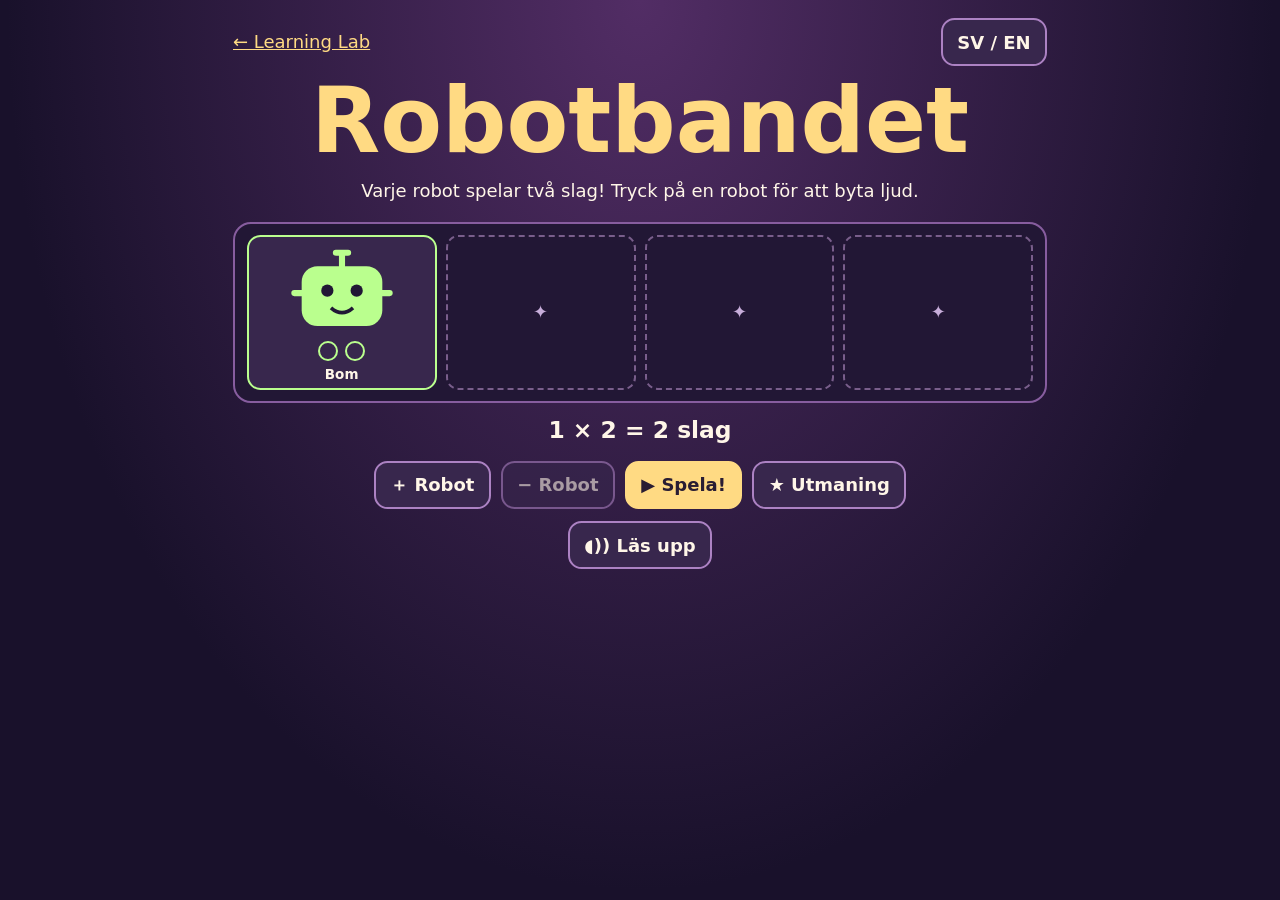
==== robots.html @ 401ee849 "Add Robotbandet to the Learning Lab 5+ collection" ====
<!doctype html>
<html lang="sv">
<head>
<meta charset="utf-8">
<meta name="viewport" content="width=device-width, initial-scale=1">
<title>Robotbandet · Learning Lab</title>
<link rel="stylesheet" href="./robots.css">
<script defer src="./robots.js"></script>
</head>
<body>
<main>
  <header><a id="back" href="./?age=5">← Learning Lab</a><button id="language">SV / EN</button></header>
  <h1 id="title">Robotbandet</h1>
  <p id="intro">Varje robot spelar två slag!</p>
  <section id="stage" aria-label="Scen"></section>
  <p id="total" aria-live="polite"></p>
  <div class="controls">
    <button id="add">＋ Robot</button>
    <button id="remove">− Robot</button>
    <button id="play">▶ Spela!</button>
    <button id="challenge">★ Utmaning</button>
  </div>
  <p id="prompt" role="status" hidden></p>
  <button id="listen">◖)) Läs upp</button>
</main>
</body>
</html>
---- robots.css ----
:root { font: 18px/1.45 system-ui,sans-serif; color: #fff6e8; background: #19112b; }
* { box-sizing: border-box; }
body { margin: 0; min-height: 100vh; background: radial-gradient(ellipse at 50% 0%, #522d65, transparent 70%); }
main { max-width: 850px; margin: auto; padding: 1rem; text-align: center; }
header { display: flex; justify-content: space-between; align-items: center; }
a { color: #ffda83; }
h1 { font-size: clamp(2.5rem, 9vw, 5rem); margin: .55rem 0 0; line-height: 1; color: #ffda83; }
#intro { margin: .65rem 0 1rem; }
#stage { display: grid; grid-template-columns: repeat(4, minmax(0, 1fr)); gap: .5rem; padding: .65rem; border: 2px solid #875d9f; border-radius: 1rem; background: #221735; }
button { min-height: 48px; padding: .45rem .8rem; border: 2px solid #ac82c3; border-radius: .75rem; background: #38274d; color: inherit; font: 750 1rem system-ui,sans-serif; cursor: pointer; }
button:disabled { opacity: .58; cursor: default; }
button:focus-visible, a:focus-visible { outline: 3px solid #ffda83; outline-offset: 3px; }
.robot { min-width: 0; padding: .3rem; border-color: var(--paint); }
.robot svg { display: block; width: 100%; max-width: 110px; margin: auto; color: var(--paint); }
.robot small { display: block; font-size: .75rem; }
.pads { display: flex; justify-content: center; gap: .4rem; margin: .3rem 0; }
.pad { width: 1.1rem; height: 1.1rem; border: 2px solid var(--paint); border-radius: 50%; }
.pad.hit { background: var(--paint); box-shadow: 0 0 14px var(--paint); }
.robot.active { background: #57406d; }
.empty { display: grid; place-items: center; min-height: 115px; border: 2px dashed #795e8b; border-radius: .7rem; color: #c8aedb; }
.controls { display: flex; flex-wrap: wrap; gap: .55rem; justify-content: center; }
#play { background: #ffda83; color: #291d33; border-color: #ffda83; }
#total { min-height: 2rem; font-weight: 800; font-size: 1.3rem; margin: .6rem 0; }
#prompt { padding: .6rem; margin: .7rem 0; border-radius: .7rem; background: #39264e; }
#listen { margin-top: .7rem; }
@media (max-width: 480px) { #stage { grid-template-columns: repeat(2, minmax(0, 1fr)); } }
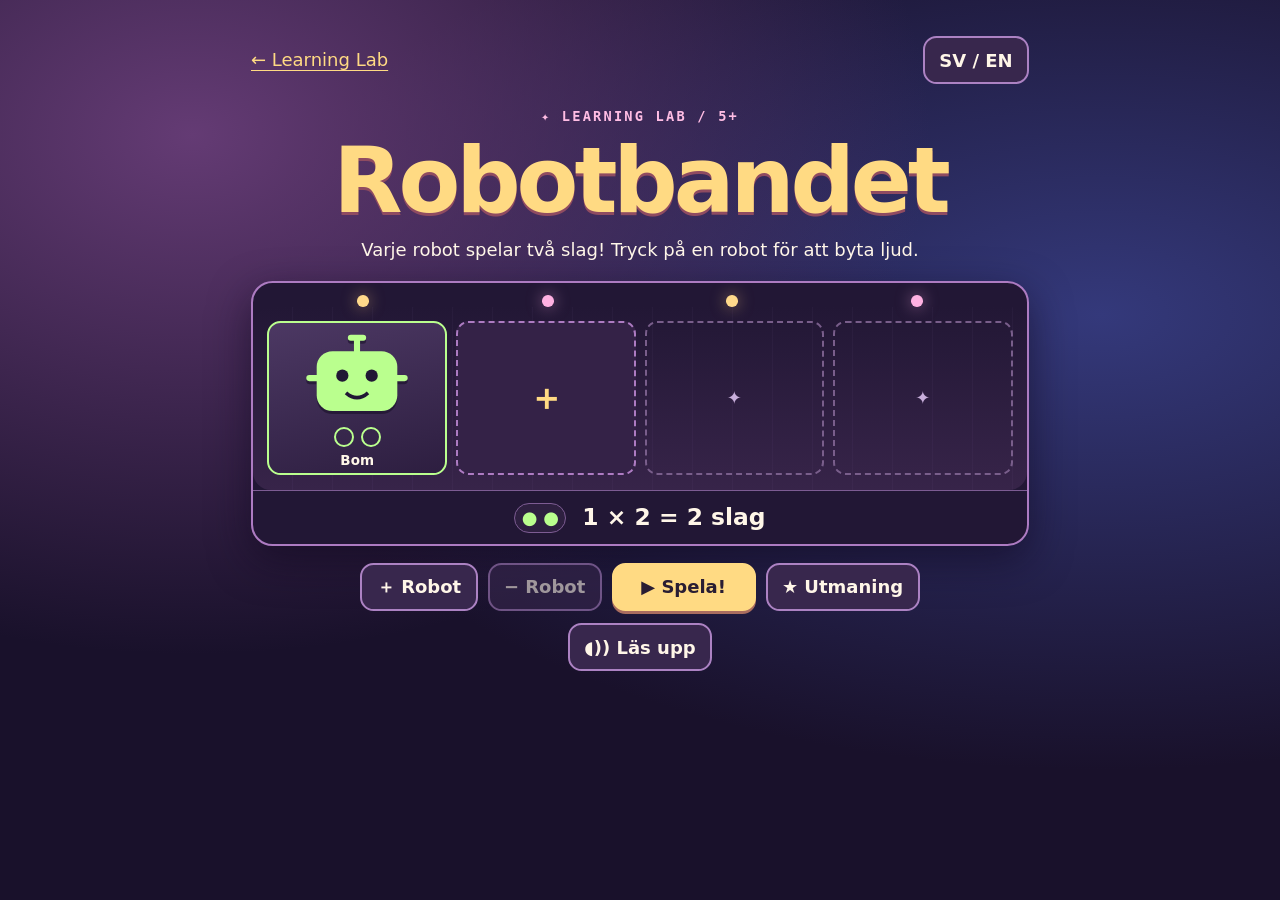
==== commit 0ab6bb3c: "Polish Robotbandet stage and rhythm challenges" ====
--- a/robots.html
+++ b/robots.html
@@ -4,23 +4,36 @@
 <meta charset="utf-8">
 <meta name="viewport" content="width=device-width, initial-scale=1">
 <title>Robotbandet · Learning Lab</title>
-<link rel="stylesheet" href="./robots.css">
-<script defer src="./robots.js"></script>
+<link rel="stylesheet" href="./robots.css?v=stage">
+<script defer src="./robots.js?v=stage"></script>
 </head>
 <body>
 <main>
   <header><a id="back" href="./?age=5">← Learning Lab</a><button id="language">SV / EN</button></header>
-  <h1 id="title">Robotbandet</h1>
+  <div class="headline">
+    <p id="eyebrow">✦ LEARNING LAB / 5+</p>
+    <h1 id="title">Robotbandet</h1>
+  </div>
   <p id="intro">Varje robot spelar två slag!</p>
-  <section id="stage" aria-label="Scen"></section>
-  <p id="total" aria-live="polite"></p>
+  <div class="theatre">
+    <div class="lights" aria-hidden="true"><i></i><i></i><i></i><i></i></div>
+    <section id="stage" aria-label="Scen"></section>
+    <div class="score">
+      <div id="count-track" aria-hidden="true"></div>
+      <p id="total" aria-live="polite"></p>
+    </div>
+  </div>
   <div class="controls">
     <button id="add">＋ Robot</button>
     <button id="remove">− Robot</button>
     <button id="play">▶ Spela!</button>
     <button id="challenge">★ Utmaning</button>
   </div>
-  <p id="prompt" role="status" hidden></p>
+  <section id="challenge-panel" hidden>
+    <div id="target" aria-hidden="true"></div>
+    <p id="prompt" role="status"></p>
+    <button id="next-challenge" hidden></button>
+  </section>
   <button id="listen">◖)) Läs upp</button>
 </main>
 </body>
--- a/robots.css
+++ b/robots.css
@@ -24,3 +24,50 @@
 #prompt { padding: .6rem; margin: .7rem 0; border-radius: .7rem; background: #39264e; }
 #listen { margin-top: .7rem; }
 @media (max-width: 480px) { #stage { grid-template-columns: repeat(2, minmax(0, 1fr)); } }
+
+[hidden] { display: none !important; }
+body {
+  background:
+    radial-gradient(ellipse at 15% 15%, #643b74, transparent 48%),
+    radial-gradient(ellipse at 86% 35%, #34397b, transparent 55%),
+    #19112b;
+}
+main { padding: clamp(.8rem, 3vw, 2rem); }
+header a { text-underline-offset: .2em; }
+.headline { margin: 1.25rem 0 .65rem; }
+#eyebrow { margin: 0; font: 800 .76rem/1.4 ui-monospace, monospace; letter-spacing: .16em; color: #ffbde4; }
+h1 { text-shadow: 0 3px #8f4b61; letter-spacing: -.045em; }
+.theatre { overflow: hidden; border: 2px solid #ad7bc2; border-radius: 1.2rem; background: #221735; box-shadow: 0 14px 40px #11091f99; }
+.lights { display: flex; justify-content: space-around; padding: .65rem 1rem 0; }
+.lights i { width: .65rem; height: .65rem; border-radius: 50%; background: #ffd98b; box-shadow: 0 0 15px #ffce8288; }
+.lights i:nth-child(even) { background: #ffb1e2; box-shadow: 0 0 15px #ffb1e288; }
+#stage {
+  padding: .8rem;
+  border: 0;
+  background: repeating-linear-gradient(90deg, transparent 0 39px, #9b75bc19 40px), linear-gradient(#221735, #372449);
+}
+.robot { position: relative; background: linear-gradient(165deg, #4c3863, #2d1e40); }
+.robot:not(:disabled):hover, button.empty:not(:disabled):hover { background: #594073; }
+.robot svg { filter: drop-shadow(0 3px #140d2388); }
+.robot.active { box-shadow: inset 0 0 22px color-mix(in srgb, var(--paint) 32%, transparent); }
+.robot.active svg { animation: bop .24s ease-in-out infinite alternate; }
+@keyframes bop { to { transform: translateY(-3px); } }
+.robot:nth-child(2) svg { transform: rotate(-5deg); }
+.robot:nth-child(3) svg { transform: rotate(5deg); }
+.robot:nth-child(4) svg { filter: drop-shadow(0 3px #140d2388) saturate(.78); }
+button.empty { font-size: 2rem; background: #342247; color: #ffda83; border-color: #ad7bc2; }
+.score { display: flex; flex-wrap: wrap; align-items: center; justify-content: center; gap: .4rem .9rem; padding: .55rem; border-top: 1px solid #7d5c93; }
+#count-track { display: flex; gap: .3rem; }
+.count-pair { padding: .05rem .35rem; border-radius: 99px; color: var(--paint); background: #2e2040; border: 1px solid #7d5c93; white-space: nowrap; }
+.count-pair.counted { border-color: var(--paint); }
+#total { min-height: 0; margin: 0; }
+.controls { margin-top: .9rem; }
+#play { min-width: 8rem; box-shadow: 0 3px #aa6d5f; }
+#play:not(:disabled):hover { background: #ffe8ae; }
+#challenge[aria-pressed="true"] { border-color: #ffda83; }
+#challenge-panel { margin: .9rem 0 0; padding: .65rem; border: 1px solid #ad7bc2; border-radius: .9rem; background: #2f2043; }
+#challenge-panel[data-success="true"] { border-color: #baff8e; }
+#target { color: #ffda83; letter-spacing: .13em; font-size: 1.25rem; }
+#prompt { margin: 0; background: transparent; }
+#next-challenge { border-color: #baff8e; }
+@media (prefers-reduced-motion: reduce) { .robot.active svg { animation: none; } }
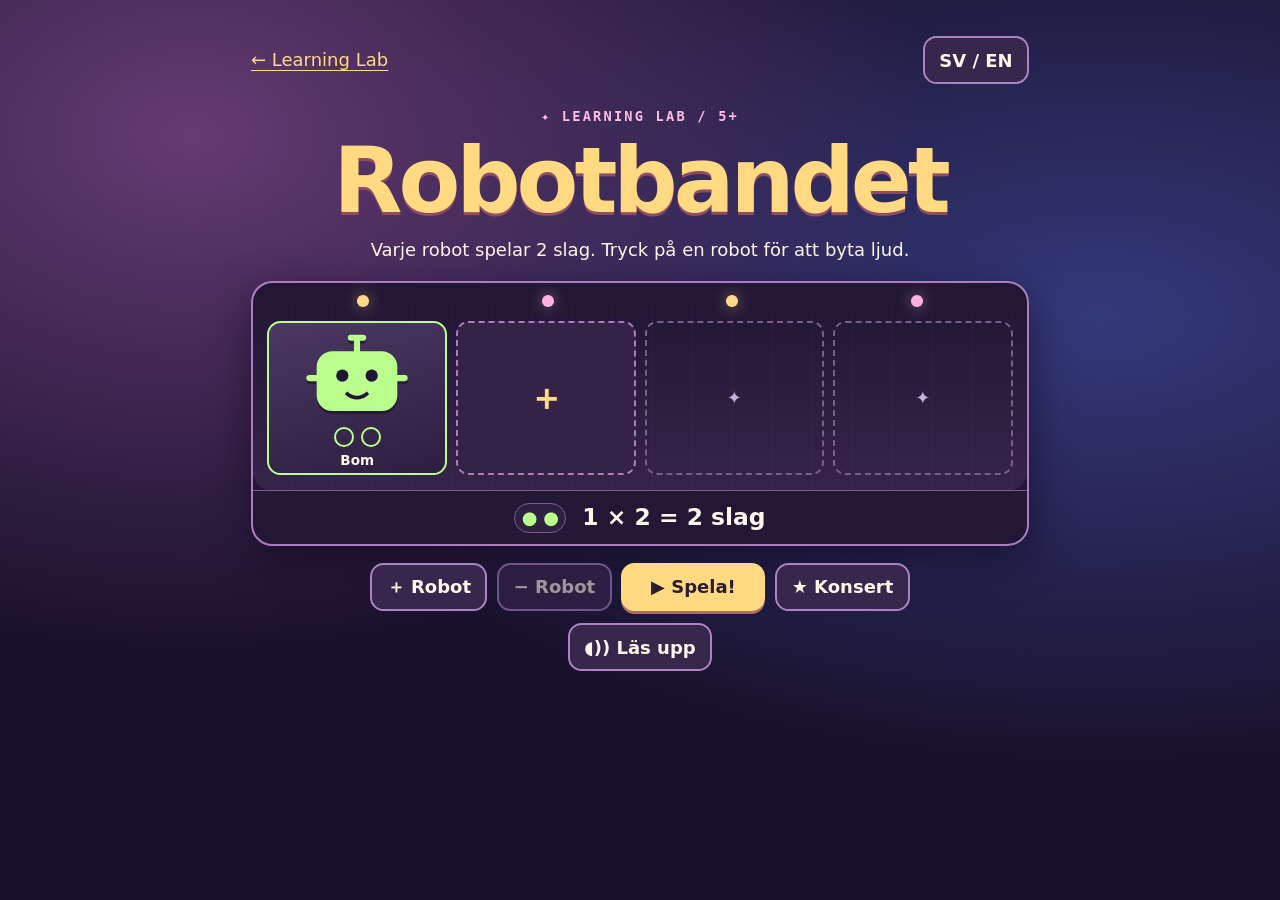
==== commit 1ca1edda: "Give Robotbandet a five-song concert and encore" ====
--- a/robots.html
+++ b/robots.html
@@ -4,8 +4,8 @@
 <meta charset="utf-8">
 <meta name="viewport" content="width=device-width, initial-scale=1">
 <title>Robotbandet · Learning Lab</title>
-<link rel="stylesheet" href="./robots.css?v=stage">
-<script defer src="./robots.js?v=stage"></script>
+<link rel="stylesheet" href="./robots.css?v=concert">
+<script defer src="./robots.js?v=concert"></script>
 </head>
 <body>
 <main>
@@ -27,9 +27,11 @@
     <button id="add">＋ Robot</button>
     <button id="remove">− Robot</button>
     <button id="play">▶ Spela!</button>
-    <button id="challenge">★ Utmaning</button>
+    <button id="challenge">★ Konsert</button>
+    <button id="jam-rhythm" hidden></button>
   </div>
   <section id="challenge-panel" hidden>
+    <p id="set-progress"></p>
     <div id="target" aria-hidden="true"></div>
     <p id="prompt" role="status"></p>
     <button id="next-challenge" hidden></button>
--- a/robots.css
+++ b/robots.css
@@ -71,3 +71,7 @@
 #prompt { margin: 0; background: transparent; }
 #next-challenge { border-color: #baff8e; }
 @media (prefers-reduced-motion: reduce) { .robot.active svg { animation: none; } }
+
+#set-progress { margin: 0 0 .35rem; color: #ffbde4; font-weight: 800; }
+#count-track { flex-wrap: wrap; justify-content: center; }
+#challenge-panel:not(:has(#target:not([hidden]))) { background: linear-gradient(130deg, #47305c, #383154); }
